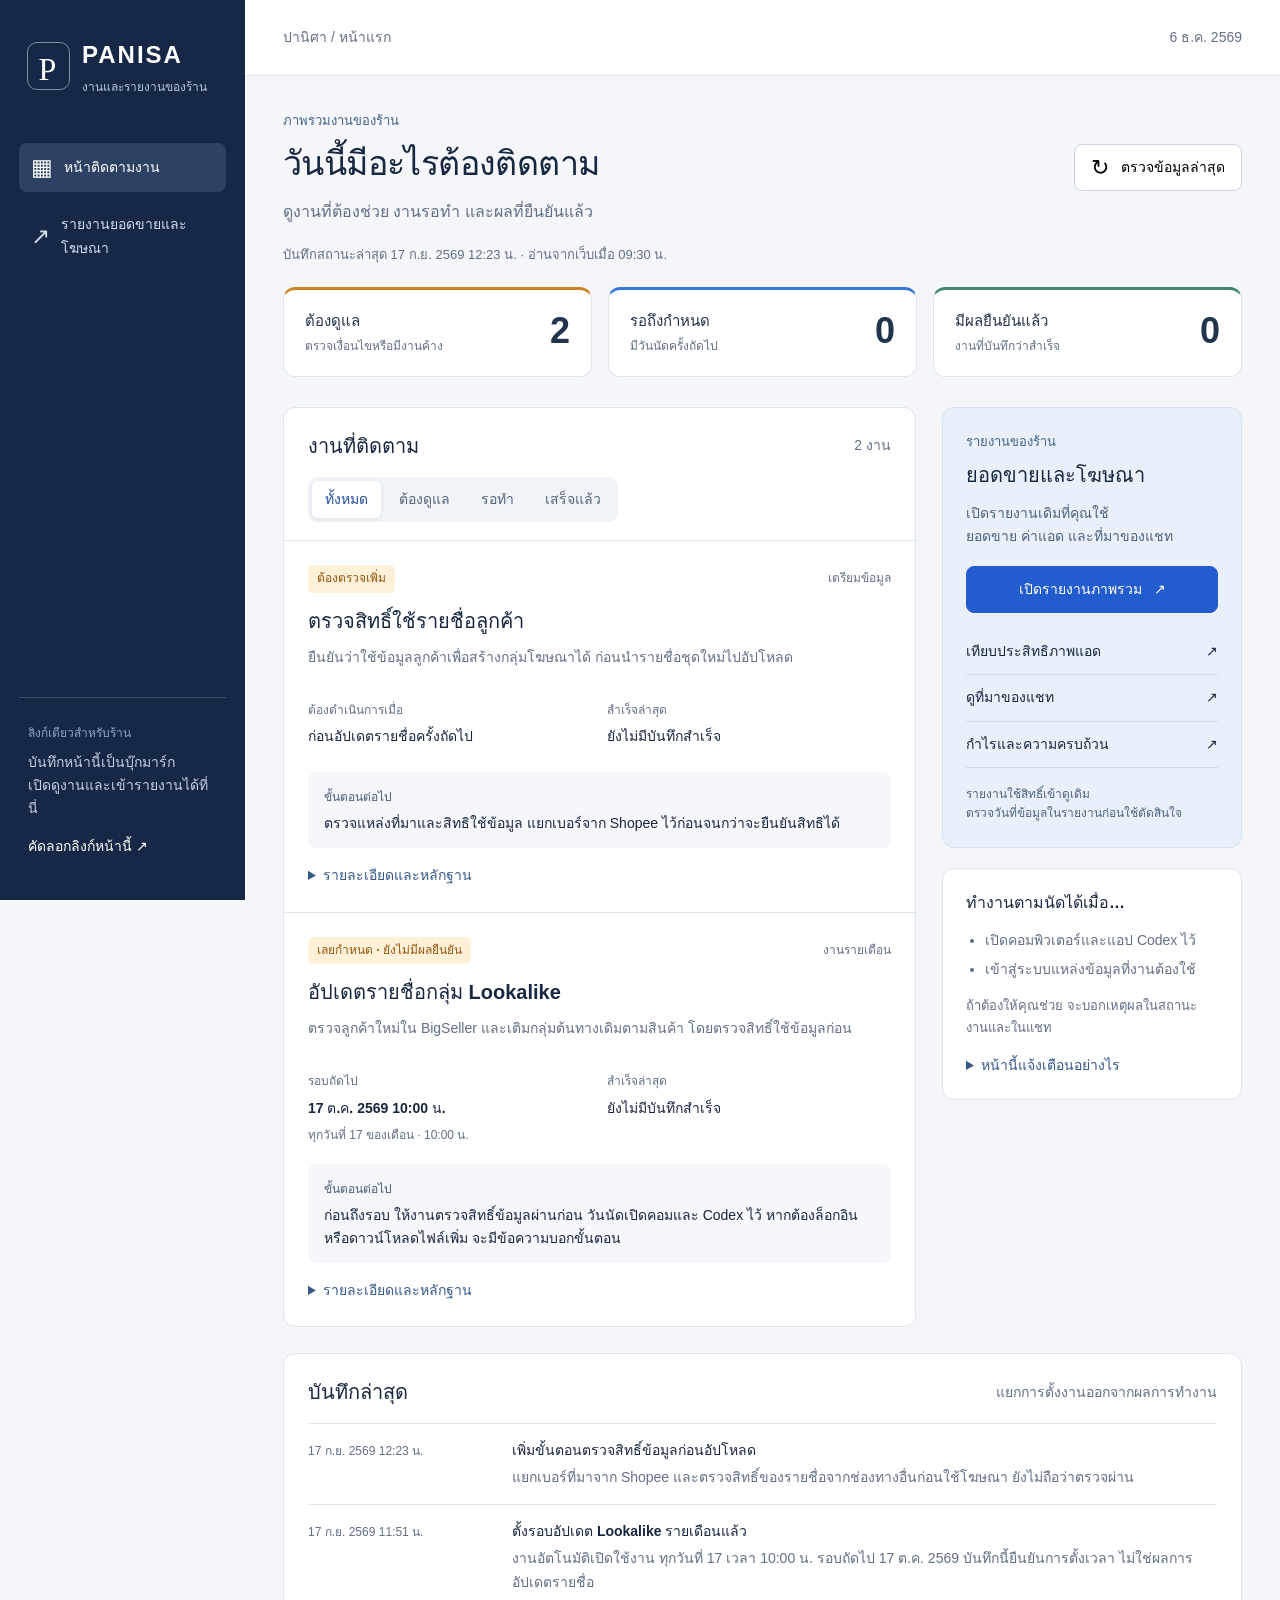
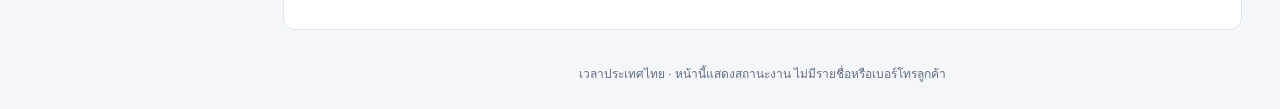
==== index.html @ 08852ea6 "Add PANISA task homepage and private report navigation" ====
<!doctype html>
<html lang="th">
<head>
  <meta charset="utf-8">
  <meta name="viewport" content="width=device-width,initial-scale=1">
  <meta name="robots" content="noindex,nofollow">
  <meta name="theme-color" content="#162846">
  <title>PANISA · งานและรายงานของร้าน</title>
  <link rel="icon" href="favicon.svg" type="image/svg+xml">
  <link rel="stylesheet" href="styles.css">
  <script src="app.js" type="module"></script>
</head>
<body>
  <a class="skip" href="#main">ข้ามไปเนื้อหา</a>
  <aside class="sidebar">
    <a class="brand" href="./" aria-label="PANISA หน้าแรก"><span class="monogram">P</span><span>PANISA<small>งานและรายงานของร้าน</small></span></a>
    <nav aria-label="เมนูหลัก">
      <a class="nav-item selected" href="#main" aria-current="page"><span aria-hidden="true">▦</span> หน้าติดตามงาน</a>
      <a class="nav-item" href="https://panisa-daily-review.juliantkw1.chatgpt.site/?view=1&amp;tab=dashboard"><span aria-hidden="true">↗</span> รายงานยอดขายและโฆษณา</a>
    </nav>
    <div class="sidebar-note"><span class="tiny-label">ลิงก์เดียวสำหรับร้าน</span><p>บันทึกหน้านี้เป็นบุ๊กมาร์ก<br>เปิดดูงานและเข้ารายงานได้ที่นี่</p><button class="text-button light" id="copy-link">คัดลอกลิงก์หน้านี้ ↗</button><span id="copy-result" role="status"></span></div>
  </aside>
  <div class="workspace">
    <header class="topbar"><span>ปานิศา / หน้าแรก</span><time id="today"></time></header>
    <main id="main">
      <section class="page-heading"><div><p class="eyebrow">ภาพรวมงานของร้าน</p><h1>วันนี้มีอะไรต้องติดตาม</h1><p class="muted">ดูงานที่ต้องช่วย งานรอทำ และผลที่ยืนยันแล้ว</p></div><button class="button refresh" id="refresh" disabled><span aria-hidden="true">↻</span> ตรวจข้อมูลล่าสุด</button></section>
      <p class="sync-line" id="sync-status" role="status">กำลังอ่านข้อมูลสถานะ…</p>
      <div id="load-error" class="notice danger" hidden role="alert"></div>
      <section class="summary" aria-label="สรุปสถานะงาน" id="summary"></section>
      <div class="content-grid">
        <section class="work-panel" aria-labelledby="work-title">
          <div class="section-heading"><h2 id="work-title">งานที่ติดตาม</h2><span class="subtle" id="task-count"></span></div>
          <div class="filters" role="group" aria-label="กรองงาน"><button class="filter active" data-filter="all" aria-pressed="true">ทั้งหมด</button><button class="filter" data-filter="attention" aria-pressed="false">ต้องดูแล</button><button class="filter" data-filter="scheduled" aria-pressed="false">รอทำ</button><button class="filter" data-filter="complete" aria-pressed="false">เสร็จแล้ว</button></div>
          <div id="tasks"><p class="empty">กำลังโหลดรายการงาน…</p></div>
        </section>
        <aside class="right-column">
          <section class="reports" aria-labelledby="report-title"><p class="eyebrow">รายงานของร้าน</p><h2 id="report-title">ยอดขายและโฆษณา</h2><p>เปิดรายงานเดิมที่คุณใช้<br>ยอดขาย ค่าแอด และที่มาของแชท</p><a class="button primary" href="https://panisa-daily-review.juliantkw1.chatgpt.site/?view=1&amp;tab=dashboard">เปิดรายงานภาพรวม <span aria-hidden="true">↗</span></a><div class="report-links"><a href="https://panisa-daily-review.juliantkw1.chatgpt.site/?view=1&amp;tab=ads">เทียบประสิทธิภาพแอด <span aria-hidden="true">↗</span></a><a href="https://panisa-daily-review.juliantkw1.chatgpt.site/?view=1&amp;tab=chats">ดูที่มาของแชท <span aria-hidden="true">↗</span></a><a href="https://panisa-daily-review.juliantkw1.chatgpt.site/?view=1&amp;tab=quality">กำไรและความครบถ้วน <span aria-hidden="true">↗</span></a></div><p class="report-foot">รายงานใช้สิทธิ์เข้าดูเดิม<br>ตรวจวันที่ข้อมูลในรายงานก่อนใช้ตัดสินใจ</p></section>
          <section class="help-card"><h2>ทำงานตามนัดได้เมื่อ…</h2><ul><li>เปิดคอมพิวเตอร์และแอป Codex ไว้</li><li>เข้าสู่ระบบแหล่งข้อมูลที่งานต้องใช้</li></ul><p>ถ้าต้องให้คุณช่วย จะบอกเหตุผลในสถานะงานและในแชท</p><details><summary>หน้านี้แจ้งเตือนอย่างไร</summary><p>เมื่อเปิดหน้านี้ ระบบจะตรวจว่ามีงานเลยกำหนดหรือไม่ และอ่านสถานะใหม่ทุก 5 นาที หน้านี้ยังไม่ส่งแจ้งเตือนเมื่อปิดเว็บ การแจ้งจากงานอัตโนมัติอยู่ใน Codex</p><p>วันครบกำหนดไม่ใช่หลักฐานว่างานทำเสร็จ สถานะสำเร็จต้องมีบันทึกผลยืนยัน</p></details></section>
        </aside>
      </div>
      <section class="history-panel" aria-labelledby="history-title"><div class="section-heading"><h2 id="history-title">บันทึกล่าสุด</h2><span class="subtle">แยกการตั้งงานออกจากผลการทำงาน</span></div><ol id="history"></ol></section>
      <footer>เวลาประเทศไทย · หน้านี้แสดงสถานะงาน ไม่มีรายชื่อหรือเบอร์โทรลูกค้า</footer>
    </main>
  </div>
</body>
</html>
---- styles.css ----
:root{font-family:Tahoma,"Segoe UI",sans-serif;color:#172740;background:#f4f6f9;font-synthesis:none;font-size:16px;line-height:1.65;--muted:#607086;--border:#dfe5ed;--blue:#235ccc}*{box-sizing:border-box}body{margin:0}a{color:inherit}button{font:inherit;cursor:pointer}button:disabled{cursor:wait;opacity:.6}a,button,summary{-webkit-tap-highlight-color:transparent}button:focus-visible,a:focus-visible,summary:focus-visible{outline:3px solid #f1ad31;outline-offset:4px}h1,h2,h3,p{margin:0}h1{font-size:clamp(25px,2.7vw,34px);letter-spacing:-.6px;line-height:1.45}h2{font-size:20px;line-height:1.5}h3{font-size:20px;line-height:1.6}.muted,.subtle{color:var(--muted)}.subtle{font-size:14px}.skip{position:absolute;top:-80px;left:16px;background:white;padding:10px;z-index:20}.skip:focus{top:10px}.sidebar{position:fixed;width:245px;inset:0 auto 0 0;background:#162846;color:#fff;display:flex;flex-direction:column;padding:35px 19px;z-index:5}.brand{display:flex;align-items:center;gap:12px;text-decoration:none;padding:0 8px;font-size:24px;letter-spacing:2px;font-weight:600}.monogram{width:43px;height:48px;border:1px solid #7e8da8;border-radius:10px;display:grid;place-items:center;font-family:Georgia,serif;font-size:32px;font-weight:400}.brand small{display:block;font-size:12px;letter-spacing:0;color:#bac7db;font-weight:400;margin-top:3px}.sidebar nav{margin-top:46px;display:grid;gap:8px}.nav-item{display:flex;align-items:center;gap:11px;text-decoration:none;font-size:14px;padding:13px 12px;border-radius:8px;color:#d0dbed}.nav-item span{font-size:23px;line-height:1}.nav-item.selected{background:#2d4263;color:white}.nav-item:hover{background:#263d60}.sidebar-note{margin-top:auto;border-top:1px solid #41516b;padding:23px 9px 0;font-size:14px;color:#c5d0e1}.tiny-label{font-size:12px;color:#8fa5c4}.sidebar-note p{margin:7px 0 15px}.text-button{padding:0;border:0;background:none;color:var(--blue);font-size:14px;font-weight:600}.text-button.light{color:white}#copy-result{display:block;font-size:13px;margin-top:7px}.workspace{margin-left:245px}.topbar{height:76px;border-bottom:1px solid var(--border);display:flex;align-items:center;justify-content:space-between;gap:16px;padding:0 38px;background:#fff;font-size:14px;color:var(--muted)}main{max-width:1340px;margin:auto;padding:34px 38px 20px}.page-heading{display:flex;justify-content:space-between;gap:20px;align-items:center}.eyebrow{color:#426389;font-size:13px;font-weight:600;margin-bottom:8px}.page-heading .muted{margin-top:10px}.button{border:1px solid #ccd6e2;background:white;border-radius:8px;padding:11px 16px;display:inline-flex;align-items:center;justify-content:center;gap:12px;text-decoration:none;font-size:14px;font-weight:600;white-space:nowrap}.button:hover{background:#edf2fb}.refresh span{font-size:22px;line-height:1}.sync-line{font-size:13px;color:var(--muted);margin:19px 0 21px;min-height:22px}.notice{border-radius:8px;padding:13px 16px;margin-bottom:20px;font-size:14px}.danger{background:#fff0ee;color:#9d2e23;border:1px solid #e9c4be}.summary{display:grid;grid-template-columns:repeat(3,1fr);gap:16px;margin-bottom:30px}.summary-item{text-align:left;background:white;border:1px solid var(--border);border-radius:12px;padding:19px 21px;display:grid;grid-template-columns:1fr auto;gap:3px 10px;color:#23344d;transition:box-shadow .15s}.summary-item:hover{box-shadow:0 3px 12px #1b365017}.summary-item span{font-size:15px;font-weight:600;align-self:center}.summary-item strong{font-size:36px;line-height:1.2;font-weight:600;grid-row:span 2}.summary-item small{font-size:12px;color:var(--muted)}.summary-item.attention{border-top:3px solid #cb8622}.summary-item.scheduled{border-top:3px solid #3878d9}.summary-item.complete{border-top:3px solid #43876f}.content-grid{display:grid;grid-template-columns:minmax(0,1fr) 300px;gap:26px;align-items:start}.work-panel,.history-panel{background:white;border:1px solid var(--border);border-radius:12px;overflow:hidden}.section-heading{display:flex;justify-content:space-between;align-items:center;gap:12px;padding:23px 24px 16px;flex-wrap:wrap}.filters{display:flex;gap:5px;flex-wrap:wrap;margin:0 24px 18px;padding:4px;background:#f0f3f7;border-radius:9px;width:fit-content}.filter{border:0;background:none;color:#55657b;border-radius:6px;padding:7px 13px;font-size:14px}.filter.active{background:white;color:#204f9d;box-shadow:0 1px 5px #17396315;font-weight:600}.task{padding:24px;border-top:1px solid var(--border)}.task-top{display:flex;justify-content:space-between;align-items:center;gap:9px;margin-bottom:12px;flex-wrap:wrap}.badge{font-size:12px;font-weight:600;padding:4px 9px;border-radius:5px;background:#f1f3f8}.badge.attention{color:#925510;background:#fff1d7}.badge.scheduled,.badge.running{color:#255ca9;background:#eaf2ff}.badge.complete{color:#24705a;background:#e5f4ed}.category{font-size:12px;color:var(--muted)}.task-description{color:var(--muted);font-size:14px;margin:9px 0 18px}.task-facts{display:grid;grid-template-columns:1fr 1fr;gap:14px;padding:14px 0 18px}.task-facts span,.task-facts small{display:block;color:var(--muted);font-size:12px}.task-facts strong{font-size:14px;display:block;margin:5px 0;line-height:1.7}.next-step{background:#f5f7fa;border-radius:8px;padding:13px 16px;font-size:14px}.next-step b{font-size:12px;color:#445b79}.next-step p{margin-top:4px}details{font-size:14px;color:var(--muted);margin-top:16px}summary{cursor:pointer;color:#375a89;width:fit-content}details p{margin-top:10px}.right-column{display:grid;gap:20px}.reports{background:#eaf0fa;border:1px solid #d6e1f1;border-radius:12px;padding:23px}.reports>p:not(.eyebrow){font-size:14px;color:#4d627f;margin:12px 0 18px}.primary{background:#235ccc;color:white;border-color:#235ccc;width:100%;white-space:normal}.primary:hover{background:#174cae}.report-links{margin-top:16px;display:grid;gap:0}.report-links a{display:flex;justify-content:space-between;gap:12px;font-size:14px;text-decoration:none;padding:11px 0;border-bottom:1px solid #cfdcef}.report-links a:hover{text-decoration:underline}.reports .report-foot{font-size:12px!important;margin:17px 0 0!important}.help-card{padding:22px 23px;background:white;border:1px solid var(--border);border-radius:12px}.help-card h2{font-size:16px}.help-card ul{padding-left:19px;font-size:14px;color:var(--muted);margin:11px 0}.help-card li{padding:3px 0}.help-card p{font-size:13px;color:var(--muted)}.history-panel{margin-top:26px}.history-panel ol{list-style:none;padding:0 24px 20px;margin:0}.history-panel li{display:grid;grid-template-columns:190px 1fr;gap:14px;padding:15px 0;border-top:1px solid var(--border);font-size:14px}.history-panel time{font-size:12px;color:var(--muted);padding-top:3px}.history-panel li p{color:var(--muted);margin-top:4px}.history-panel li strong{font-weight:600}footer{text-align:center;margin-top:30px;color:var(--muted);font-size:12px;padding:5px}.empty{padding:28px 24px;color:var(--muted);font-size:15px;min-height:120px}@media(min-width:1500px){.sidebar{width:270px}.workspace{margin-left:270px}}@media(max-width:1150px){.sidebar{width:215px;padding-left:12px;padding-right:12px}.workspace{margin-left:215px}main{padding:28px 24px}.topbar{padding:0 24px}.content-grid{grid-template-columns:1fr}.right-column{grid-template-columns:1fr 1fr}.summary-item{padding:16px}.summary-item small{grid-column:1/-1}.summary-item strong{grid-row:span 1}.summary-item span{font-size:14px}}@media(max-width:760px){.sidebar{position:static;width:auto;display:block;padding:19px 20px}.brand{padding:0;font-size:22px}.monogram{height:40px;width:38px}.brand small{font-size:12px}.sidebar nav{margin-top:18px;grid-template-columns:1fr 1fr;gap:7px}.nav-item{font-size:13px;padding:9px;align-items:center}.nav-item span{font-size:20px}.sidebar-note{display:none}.workspace{margin-left:0}.topbar{height:auto;min-height:53px;padding:12px 20px;font-size:12px}main{padding:23px 18px}.page-heading{display:block}.page-heading .muted{font-size:14px}.refresh{margin-top:18px}.summary{gap:9px;margin-bottom:20px}.summary-item{padding:13px 10px;display:flex;flex-direction:column;align-items:flex-start}.summary-item span{font-size:12px}.summary-item strong{font-size:28px}.summary-item small{display:none}.content-grid{gap:20px}.section-heading{padding:20px 18px 15px}.filters{margin-left:18px;margin-right:18px;gap:1px}.filter{font-size:13px;padding:7px 10px}.task{padding:20px 18px}.task-facts{grid-template-columns:1fr;gap:14px}.right-column{grid-template-columns:1fr}.history-panel li{grid-template-columns:1fr;gap:5px}.history-panel ol{padding:0 18px 18px}.sync-line{font-size:12px}.category{font-size:12px}h3{font-size:18px}}@media(prefers-reduced-motion:reduce){*{scroll-behavior:auto;transition:none!important}}
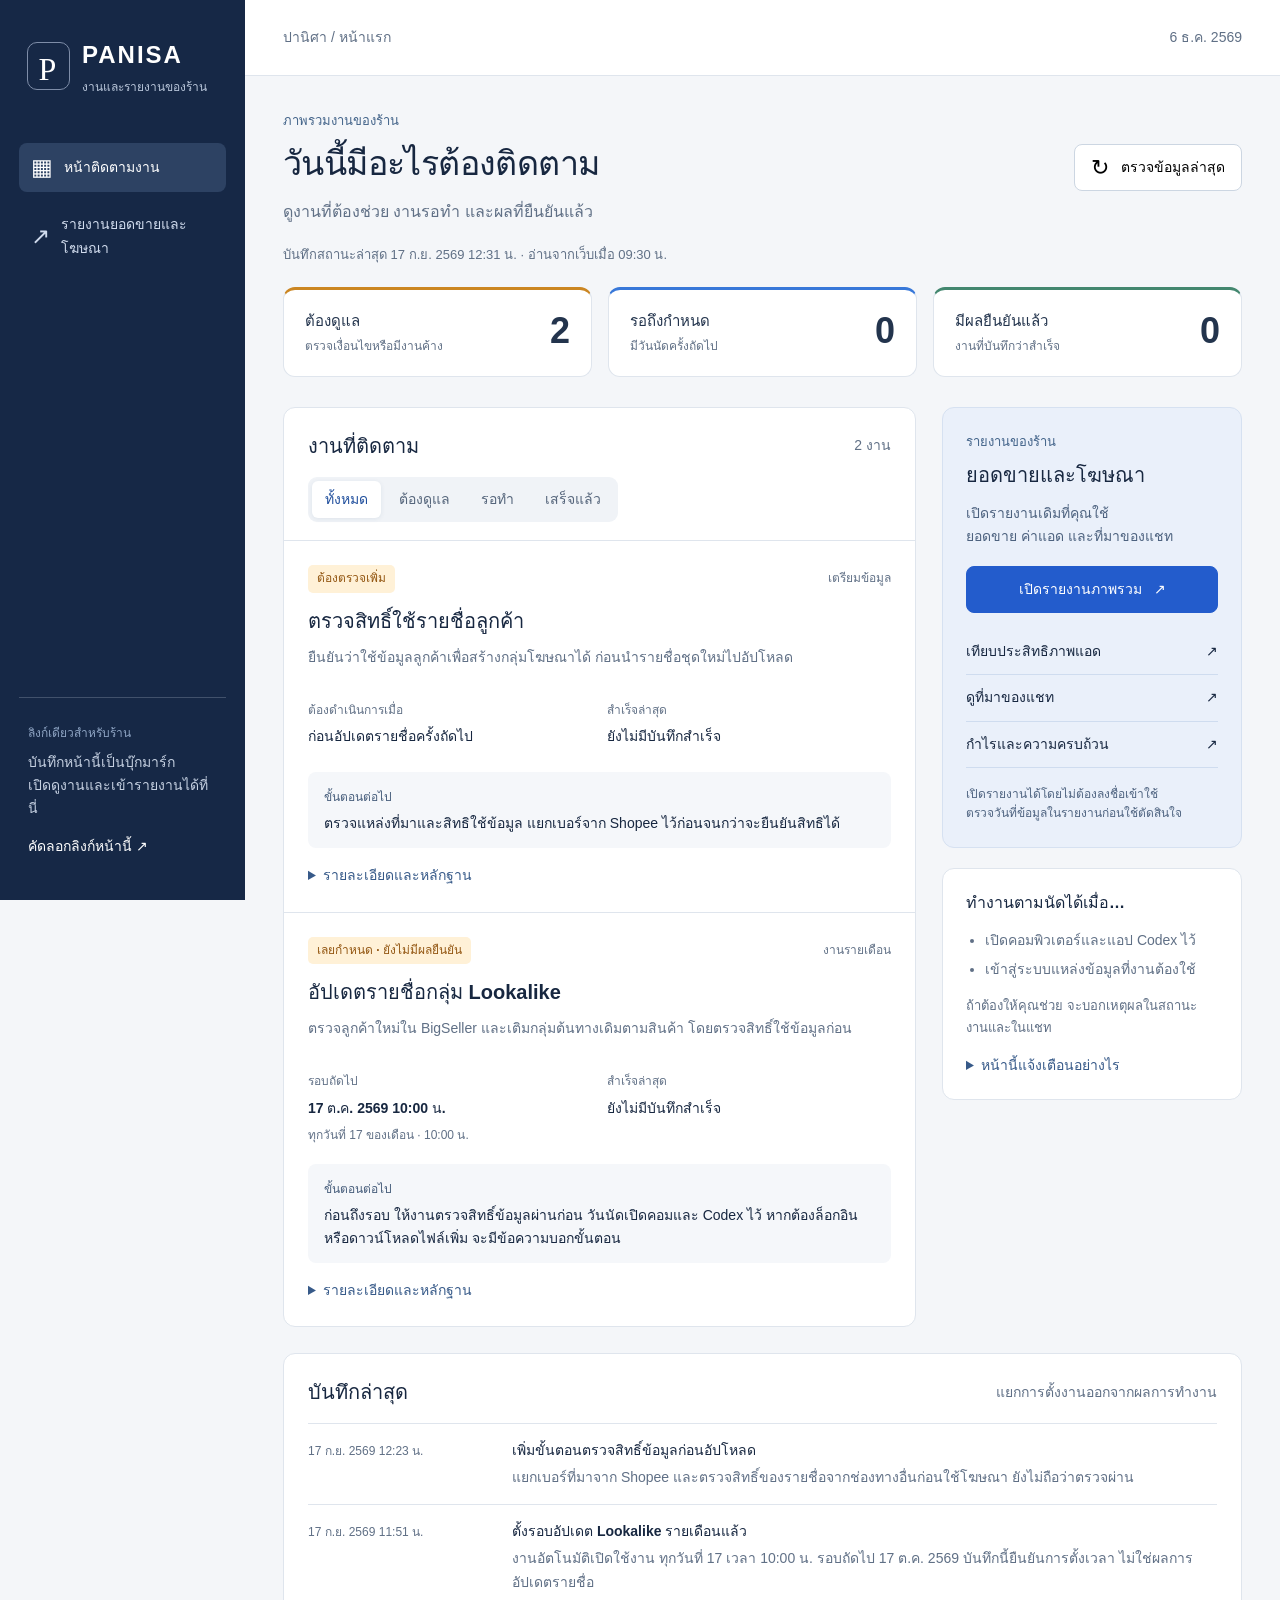
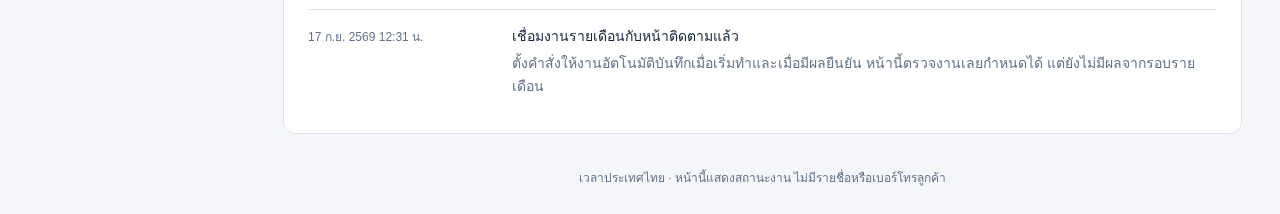
==== commit 9f08c7e2: "Move sanitized PANISA report to owner GitHub Pages Host the saved 14–15 September report without log" ====
--- a/index.html
+++ b/index.html
@@ -16,7 +16,7 @@
     <a class="brand" href="./" aria-label="PANISA หน้าแรก"><span class="monogram">P</span><span>PANISA<small>งานและรายงานของร้าน</small></span></a>
     <nav aria-label="เมนูหลัก">
       <a class="nav-item selected" href="#main" aria-current="page"><span aria-hidden="true">▦</span> หน้าติดตามงาน</a>
-      <a class="nav-item" href="https://panisa-daily-review.juliantkw1.chatgpt.site/?view=1&amp;tab=dashboard"><span aria-hidden="true">↗</span> รายงานยอดขายและโฆษณา</a>
+      <a class="nav-item" href="report.html?view=1&amp;tab=dashboard"><span aria-hidden="true">↗</span> รายงานยอดขายและโฆษณา</a>
     </nav>
     <div class="sidebar-note"><span class="tiny-label">ลิงก์เดียวสำหรับร้าน</span><p>บันทึกหน้านี้เป็นบุ๊กมาร์ก<br>เปิดดูงานและเข้ารายงานได้ที่นี่</p><button class="text-button light" id="copy-link">คัดลอกลิงก์หน้านี้ ↗</button><span id="copy-result" role="status"></span></div>
   </aside>
@@ -34,7 +34,7 @@
           <div id="tasks"><p class="empty">กำลังโหลดรายการงาน…</p></div>
         </section>
         <aside class="right-column">
-          <section class="reports" aria-labelledby="report-title"><p class="eyebrow">รายงานของร้าน</p><h2 id="report-title">ยอดขายและโฆษณา</h2><p>เปิดรายงานเดิมที่คุณใช้<br>ยอดขาย ค่าแอด และที่มาของแชท</p><a class="button primary" href="https://panisa-daily-review.juliantkw1.chatgpt.site/?view=1&amp;tab=dashboard">เปิดรายงานภาพรวม <span aria-hidden="true">↗</span></a><div class="report-links"><a href="https://panisa-daily-review.juliantkw1.chatgpt.site/?view=1&amp;tab=ads">เทียบประสิทธิภาพแอด <span aria-hidden="true">↗</span></a><a href="https://panisa-daily-review.juliantkw1.chatgpt.site/?view=1&amp;tab=chats">ดูที่มาของแชท <span aria-hidden="true">↗</span></a><a href="https://panisa-daily-review.juliantkw1.chatgpt.site/?view=1&amp;tab=quality">กำไรและความครบถ้วน <span aria-hidden="true">↗</span></a></div><p class="report-foot">รายงานใช้สิทธิ์เข้าดูเดิม<br>ตรวจวันที่ข้อมูลในรายงานก่อนใช้ตัดสินใจ</p></section>
+          <section class="reports" aria-labelledby="report-title"><p class="eyebrow">รายงานของร้าน</p><h2 id="report-title">ยอดขายและโฆษณา</h2><p>เปิดรายงานเดิมที่คุณใช้<br>ยอดขาย ค่าแอด และที่มาของแชท</p><a class="button primary" href="report.html?view=1&amp;tab=dashboard">เปิดรายงานภาพรวม <span aria-hidden="true">↗</span></a><div class="report-links"><a href="report.html?view=1&amp;tab=ads">เทียบประสิทธิภาพแอด <span aria-hidden="true">↗</span></a><a href="report.html?view=1&amp;tab=chats">ดูที่มาของแชท <span aria-hidden="true">↗</span></a><a href="report.html?view=1&amp;tab=quality">กำไรและความครบถ้วน <span aria-hidden="true">↗</span></a></div><p class="report-foot">เปิดรายงานได้โดยไม่ต้องลงชื่อเข้าใช้<br>ตรวจวันที่ข้อมูลในรายงานก่อนใช้ตัดสินใจ</p></section>
           <section class="help-card"><h2>ทำงานตามนัดได้เมื่อ…</h2><ul><li>เปิดคอมพิวเตอร์และแอป Codex ไว้</li><li>เข้าสู่ระบบแหล่งข้อมูลที่งานต้องใช้</li></ul><p>ถ้าต้องให้คุณช่วย จะบอกเหตุผลในสถานะงานและในแชท</p><details><summary>หน้านี้แจ้งเตือนอย่างไร</summary><p>เมื่อเปิดหน้านี้ ระบบจะตรวจว่ามีงานเลยกำหนดหรือไม่ และอ่านสถานะใหม่ทุก 5 นาที หน้านี้ยังไม่ส่งแจ้งเตือนเมื่อปิดเว็บ การแจ้งจากงานอัตโนมัติอยู่ใน Codex</p><p>วันครบกำหนดไม่ใช่หลักฐานว่างานทำเสร็จ สถานะสำเร็จต้องมีบันทึกผลยืนยัน</p></details></section>
         </aside>
       </div>
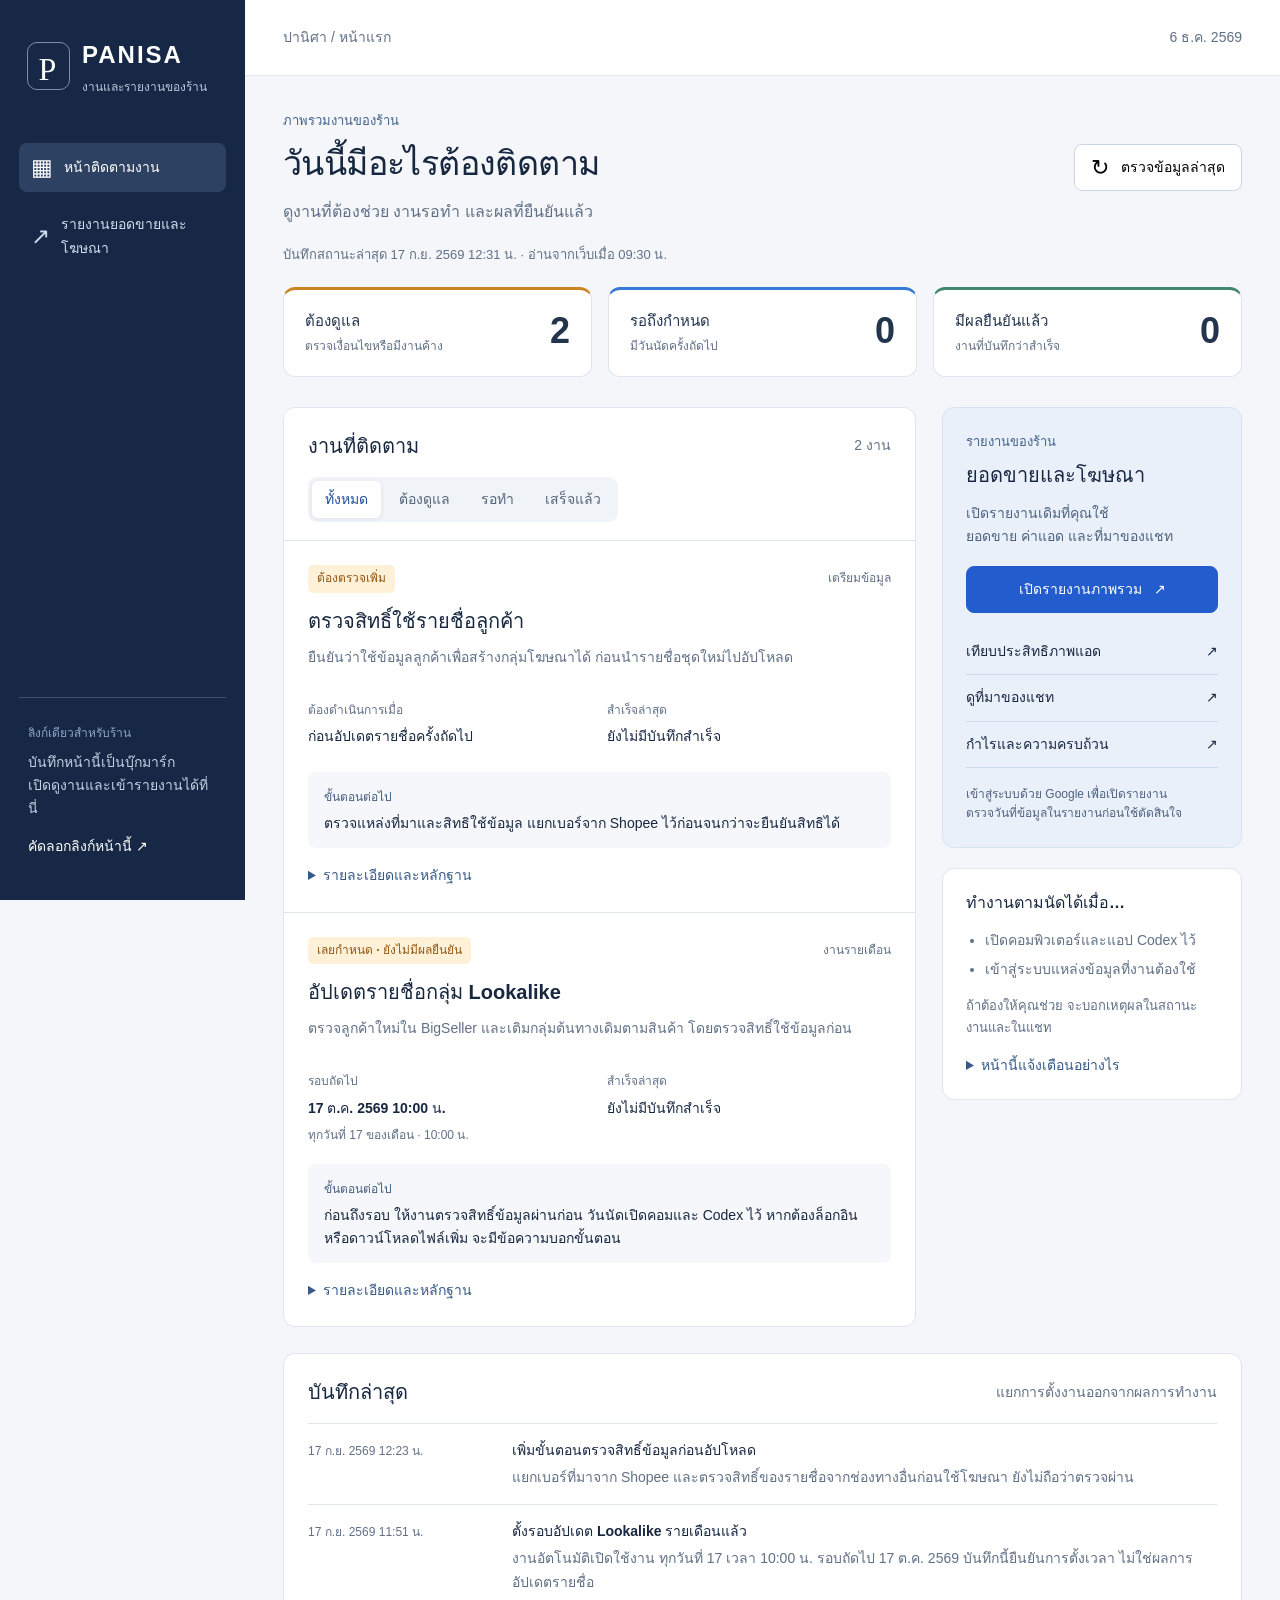
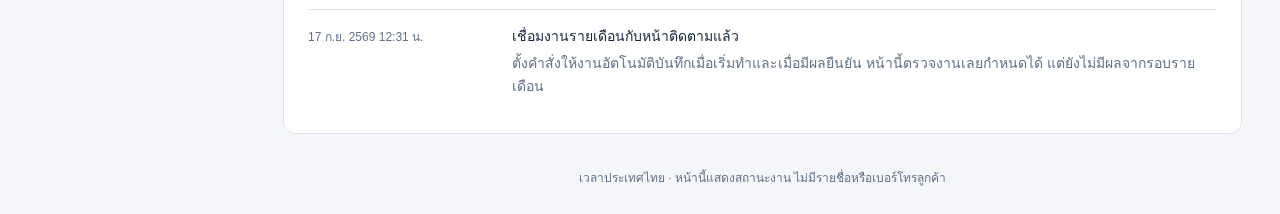
==== commit 20287f3d: "Connect report to owner-only Google login" ====
--- a/index.html
+++ b/index.html
@@ -34,7 +34,7 @@
           <div id="tasks"><p class="empty">กำลังโหลดรายการงาน…</p></div>
         </section>
         <aside class="right-column">
-          <section class="reports" aria-labelledby="report-title"><p class="eyebrow">รายงานของร้าน</p><h2 id="report-title">ยอดขายและโฆษณา</h2><p>เปิดรายงานเดิมที่คุณใช้<br>ยอดขาย ค่าแอด และที่มาของแชท</p><a class="button primary" href="report.html?view=1&amp;tab=dashboard">เปิดรายงานภาพรวม <span aria-hidden="true">↗</span></a><div class="report-links"><a href="report.html?view=1&amp;tab=ads">เทียบประสิทธิภาพแอด <span aria-hidden="true">↗</span></a><a href="report.html?view=1&amp;tab=chats">ดูที่มาของแชท <span aria-hidden="true">↗</span></a><a href="report.html?view=1&amp;tab=quality">กำไรและความครบถ้วน <span aria-hidden="true">↗</span></a></div><p class="report-foot">เปิดรายงานได้โดยไม่ต้องลงชื่อเข้าใช้<br>ตรวจวันที่ข้อมูลในรายงานก่อนใช้ตัดสินใจ</p></section>
+          <section class="reports" aria-labelledby="report-title"><p class="eyebrow">รายงานของร้าน</p><h2 id="report-title">ยอดขายและโฆษณา</h2><p>เปิดรายงานเดิมที่คุณใช้<br>ยอดขาย ค่าแอด และที่มาของแชท</p><a class="button primary" href="report.html?view=1&amp;tab=dashboard">เปิดรายงานภาพรวม <span aria-hidden="true">↗</span></a><div class="report-links"><a href="report.html?view=1&amp;tab=ads">เทียบประสิทธิภาพแอด <span aria-hidden="true">↗</span></a><a href="report.html?view=1&amp;tab=chats">ดูที่มาของแชท <span aria-hidden="true">↗</span></a><a href="report.html?view=1&amp;tab=quality">กำไรและความครบถ้วน <span aria-hidden="true">↗</span></a></div><p class="report-foot">เข้าสู่ระบบด้วย Google เพื่อเปิดรายงาน<br>ตรวจวันที่ข้อมูลในรายงานก่อนใช้ตัดสินใจ</p></section>
           <section class="help-card"><h2>ทำงานตามนัดได้เมื่อ…</h2><ul><li>เปิดคอมพิวเตอร์และแอป Codex ไว้</li><li>เข้าสู่ระบบแหล่งข้อมูลที่งานต้องใช้</li></ul><p>ถ้าต้องให้คุณช่วย จะบอกเหตุผลในสถานะงานและในแชท</p><details><summary>หน้านี้แจ้งเตือนอย่างไร</summary><p>เมื่อเปิดหน้านี้ ระบบจะตรวจว่ามีงานเลยกำหนดหรือไม่ และอ่านสถานะใหม่ทุก 5 นาที หน้านี้ยังไม่ส่งแจ้งเตือนเมื่อปิดเว็บ การแจ้งจากงานอัตโนมัติอยู่ใน Codex</p><p>วันครบกำหนดไม่ใช่หลักฐานว่างานทำเสร็จ สถานะสำเร็จต้องมีบันทึกผลยืนยัน</p></details></section>
         </aside>
       </div>
@@ -44,3 +44,4 @@
   </div>
 </body>
 </html>
+
